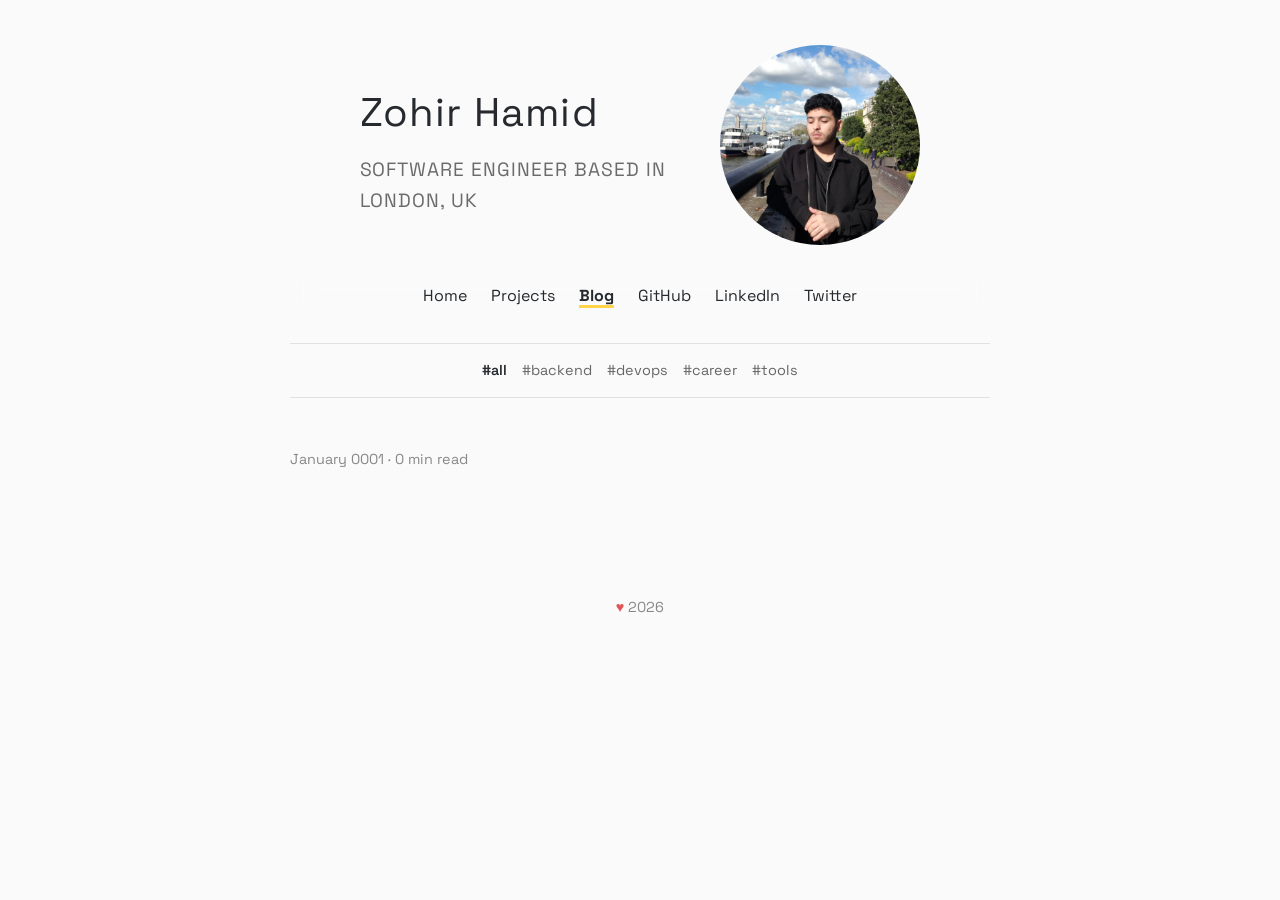
==== blog/index.html @ b685f00c "deploy" ====
<!DOCTYPE html>
<html lang="en">
<head>
    <meta charset="UTF-8">
    <meta name="viewport" content="width=device-width, initial-scale=1.0">
    <title>Blogs | Zohir Hamid</title>
    <link href="https://fonts.googleapis.com/css2?family=Space+Grotesk:wght@400;700&display=swap" rel="stylesheet">
    <link rel="stylesheet" href="/style.css">
</head>
<body>
    <header>
        <div class="header-content">
            <div class="header-left">
                <h1>Zohir Hamid</h1>
                <h2>Software Engineer based in<br>London, UK</h2>
            </div>
            <div class="header-right">
                <img src="/img/profile.jpg" alt="Zohir Hamid">
            </div>
        </div>
    </header>

    <nav>
        
            <a href="/" >Home</a>
        
            <a href="/projects/" >Projects</a>
        
            <a href="/blog/" class="active">Blog</a>
        
            <a href="https://github.com/zohirhamid" >GitHub</a>
        
            <a href="https://www.linkedin.com/in/zohirhamid/" >LinkedIn</a>
        
            <a href="https://twitter.com/zohirhamid" >Twitter</a>
        
    </nav>

    <main>
        
<section class="categories">
    <a href="/blog/" class="category active">#all</a>
    <a href="/blog/backend/" class="category">#backend</a>
    <a href="/blog/devops/" class="category">#devops</a>
    <a href="/blog/career/" class="category">#career</a>
    <a href="/blog/tools/" class="category">#tools</a>
</section>

<section>
    
        <div class="post-card">
            <h4><a href="https://zohirhamid.github.io/blog/blogpost1/"></a></h4>
            <p class="post-excerpt"></p>
            <p class="post-meta">January 0001 · 0 min read</p>
        </div>
    
</section>

    </main>

    <footer>
        <p><span class="heart">♥</span> 2026</p>
    </footer>
</body>
</html>
---- style.css ----
:root {
    --bg: #FAFAFA;
    --text: #262A2E;
    --width: 760px;
}

* {
    margin: 0;
    padding: 0;
    box-sizing: border-box;
}

html {
    max-width: var(--width);
    margin: 0 auto;
    padding: 10px 10px;
    background-color: var(--bg);
}

body {
    padding: 20px 20px;
    color: var(--text);
    font-family: 'Space Grotesk', sans-serif;
    line-height: 1.6;
}

a {
    color: var(--text);
}


/*  */
header {
    padding: 15px 15px 20px 15px;
}

.header-content {
    display: flex;
    justify-content: center;
    align-items: center;
    gap: 55px;
}

.header-left h1 {
    font-size: 2.5rem;
    font-weight: 400;
    letter-spacing: 0.03em;
    margin-bottom: 10px;
}

.header-left h2 {
    font-size: 1.2rem;
    font-weight: 400;
    letter-spacing: 0.05em;
    color: #6b6b6b;
    text-transform: uppercase;
}

.header-right img {
    width: 200px;
    height: 200px;
    border-radius: 50%;
    object-fit: cover;
    transition: filter 0.3s ease;
}

.header-right img:hover {
    filter: grayscale(0%);
}


nav {
    display: flex;
    gap: 20px;
    padding: 10px 0 10px 0;
    justify-content: center;
    gap: 24px;
    position: sticky;
    top: 0;
    background-color: rgba(250, 250, 250, 0);
    backdrop-filter: blur(10px);
    -webkit-backdrop-filter: blur(10px);
    z-index: 100;
}


nav a {
    text-decoration: none;
    font-weight: 400;
}

nav a:hover {
    font-weight: 700;
    text-decoration: underline;
    text-decoration-color: rgb(255, 212, 72);
    text-decoration-thickness: 3px;
    text-underline-offset: 4px;
}

nav a.active {
    font-weight: 700;
    text-decoration: underline;
    text-decoration-color: rgb(255, 212, 72);
    text-decoration-thickness: 3px;
    text-underline-offset: 4px;
}

/**/
main {
    padding: 25px 0;
}

main section {
    margin-bottom: 40px;
}

main p {
    margin-bottom: 15px;
}

main h2 {
    font-size: 1.3rem;
    margin-bottom: 15px;
}

main a {
    text-decoration: underline;
}

main a:hover {
    opacity: 0.7;
}


/* POSTS */
.post-card {
    padding-top: 20px;
}

.post-card:last-child {
    border-bottom: none;
}

.post-card h4 {
    font-size: 1.2rem;
    font-weight: 600;
    margin-bottom: 8px;
}

.post-card h4 a {
    text-decoration: none;
}

.post-card h4 a:hover {
    opacity: 0.6;
}

.post-excerpt {
    font-size: 0.95rem;
    color: #555;
    margin-bottom: 10px;
    line-height: 1.5;
}

.post-meta {
    font-size: 0.85rem;
    color: #888;
}

.categories {
    display: inline-flex;
    gap: 15px;
    padding: 15px 0;
    margin-bottom: 20px;
    flex-wrap: wrap;
    justify-content: center;
    border-top: 1px solid rgba(0,0,0,0.1);
    border-bottom: 1px solid rgba(0,0,0,0.1);
    width: 100%;
}

.category {
    font-size: 0.9rem;
    text-decoration: none;
    color: #666;
    transition: color 0.2s ease;
}

.category:hover {
    color: var(--text);
}

.category.active {
    color: var(--text);
    font-weight: 600;
}

/* Projects */
.projects-page {
    padding: 40px 0;
}

.project-card {
    display: grid;
    grid-template-columns: 140px 1fr;
    gap: 30px;
    padding: 35px 0;
    border-bottom: 1px solid rgba(0,0,0,0.06);
}

.project-card:first-child {
    padding-top: 0;
}

.project-card:last-child {
    border-bottom: none;
}

.project-image img {
    width: 140px;
    height: 140px;
    border-radius: 12px;
    object-fit: cover;
    box-shadow: 0 4px 20px rgba(0,0,0,0.08);
    transition: transform 0.3s ease, box-shadow 0.3s ease;
}

.project-image img:hover {
    transform: translateY(-3px);
    box-shadow: 0 8px 30px rgba(0,0,0,0.12);
}

.project-content {
    display: flex;
    flex-direction: column;
    justify-content: center;
}

.project-content h3 {
    font-size: 1.4rem;
    font-weight: 600;
    margin-bottom: 10px;
    letter-spacing: 0.01em;
}

.project-desc {
    font-size: 0.95rem;
    color: #555;
    line-height: 1.6;
    margin-bottom: 15px;
}

.project-tech {
    display: flex;
    flex-wrap: wrap;
    gap: 8px;
    margin-bottom: 18px;
}

.project-tech span {
    font-size: 0.75rem;
    padding: 4px 10px;
    background: rgba(0,0,0,0.05);
    border-radius: 20px;
    color: #666;
    letter-spacing: 0.02em;
}

.project-links {
    display: flex;
    gap: 20px;
}

.project-links a {
    font-size: 0.9rem;
    text-decoration: none;
    color: var(--text);
    font-weight: 500;
    transition: opacity 0.2s ease;
}

.project-links a:hover {
    opacity: 0.6;
}

/*POST*/
.post {
    padding: 40px 0;
}

.post-header {
    margin-bottom: 50px;
}

.back-link {
    display: inline-block;
    font-size: 0.9rem;
    color: #888;
    text-decoration: none;
    margin-bottom: 30px;
    transition: color 0.2s ease;
}

.back-link:hover {
    color: var(--text);
}

.post-header h1 {
    font-size: 2.4rem;
    font-weight: 600;
    line-height: 1.2;
    margin-bottom: 15px;
    letter-spacing: -0.02em;
}

.post-meta {
    font-size: 0.9rem;
    color: #888;
}

.post-meta .separator {
    margin: 0 8px;
}

.post-body {
    font-size: 1.05rem;
    line-height: 1.8;
}

.post-body h2 {
    font-size: 1.5rem;
    font-weight: 600;
    margin: 50px 0 20px 0;
    letter-spacing: -0.01em;
}

.post-body h3 {
    font-size: 1.2rem;
    font-weight: 600;
    margin: 40px 0 15px 0;
}

.post-body p {
    margin-bottom: 25px;
    color: #333;
}

.post-body a {
    color: var(--text);
    text-decoration: underline;
    text-underline-offset: 3px;
}

.post-body a:hover {
    opacity: 0.6;
}

.post-body ul,
.post-body ol {
    margin: 0 0 25px 25px;
}

.post-body li {
    margin-bottom: 10px;
    color: #333;
}

.post-body code {
    font-family: 'Fira Code', monospace;
    font-size: 0.9em;
    background: rgba(0,0,0,0.06);
    padding: 3px 7px;
    border-radius: 4px;
}

.post-body pre {
    background: #1a1a2e;
    color: #eee;
    padding: 25px;
    border-radius: 10px;
    overflow-x: auto;
    margin: 30px 0;
    line-height: 1.5;
}

.post-body pre code {
    background: none;
    padding: 0;
    font-size: 0.85rem;
}

.post-body blockquote {
    border-left: 3px solid var(--text);
    padding-left: 20px;
    margin: 30px 0;
    font-style: italic;
    color: #555;
}

.post-footer {
    margin-top: 60px;
    padding-top: 30px;
    border-top: 1px solid rgba(0,0,0,0.08);
    text-align: center;
}

.post-footer p {
    font-size: 0.95rem;
    color: #666;
}

.post-footer a {
    color: var(--text);
    text-decoration: underline;
}

.post-footer {
    margin-top: 60px;
    padding-top: 30px;
    border-top: 1px solid rgba(0,0,0,0.08);
}

.post-nav {
    display: flex;
    justify-content: space-between;
    gap: 20px;
}

.post-nav-link {
    text-decoration: none;
    flex: 1;
}

.post-nav-link.empty {
    visibility: hidden;
}

.post-nav-link.prev {
    text-align: left;
}

.post-nav-link.next {
    text-align: right;
}

.post-nav-label {
    display: block;
    font-size: 0.85rem;
    color: #888;
    margin-bottom: 5px;
}

.post-nav-title {
    display: block;
    font-size: 1rem;
    color: var(--text);
    font-weight: 500;
}

.post-nav-link:hover .post-nav-title {
    opacity: 0.6;
}

/* FOOTER */
footer {
    padding: 60px 0 40px 0;
    text-align: center;
}

footer p {
    font-size: 0.9rem;
    color: #888;
}

.heart {
    color: #e25555;
}

/* MOBILE */
@media (max-width: 600px) {
    html {
        padding: 10px 15px;
    }

    body {
        padding: 10px 10px;
    }

    header {
        padding: 10px 10px 15px 10px;
    }

    .header-content {
        flex-direction: column;
        gap: 20px;
        text-align: center;
    }

    .header-left h1 {
        font-size: 1.8rem;
    }

    .header-left h2 {
        font-size: 1rem;
    }

    .header-right img {
        width: 140px;
        height: 140px;
    }

    nav {
        gap: 15px;
        flex-wrap: wrap;
        justify-content: center;
    }

    main {
        padding: 15px 0;
    }

    main h2 {
        font-size: 1.1rem;
    }

    .categories {
        gap: 10px;
    }

    .category {
        font-size: 0.8rem;
    }

    .post-card h4 {
        font-size: 1.05rem;
    }

    .post-excerpt {
        font-size: 0.9rem;
    }

    .project-card {
        grid-template-columns: 1fr;
        gap: 15px;
    }

    .project-image img {
        width: 100%;
        height: 180px;
    }

    .project-content h3 {
        font-size: 1.2rem;
    }

    .project-desc {
        font-size: 0.9rem;
    }

    .post-header h1 {
        font-size: 1.7rem;
    }

    .post-body {
        font-size: 1rem;
    }

    .post-body h2 {
        font-size: 1.3rem;
    }

    .post-body h3 {
        font-size: 1.1rem;
    }

    .post-body pre {
        padding: 15px;
        font-size: 0.8rem;
    }

    .post-nav {
        flex-direction: column;
        gap: 15px;
    }

    .post-nav-link.next {
        text-align: left;
    }

    footer {
        padding: 40px 0 30px 0;
    }
}
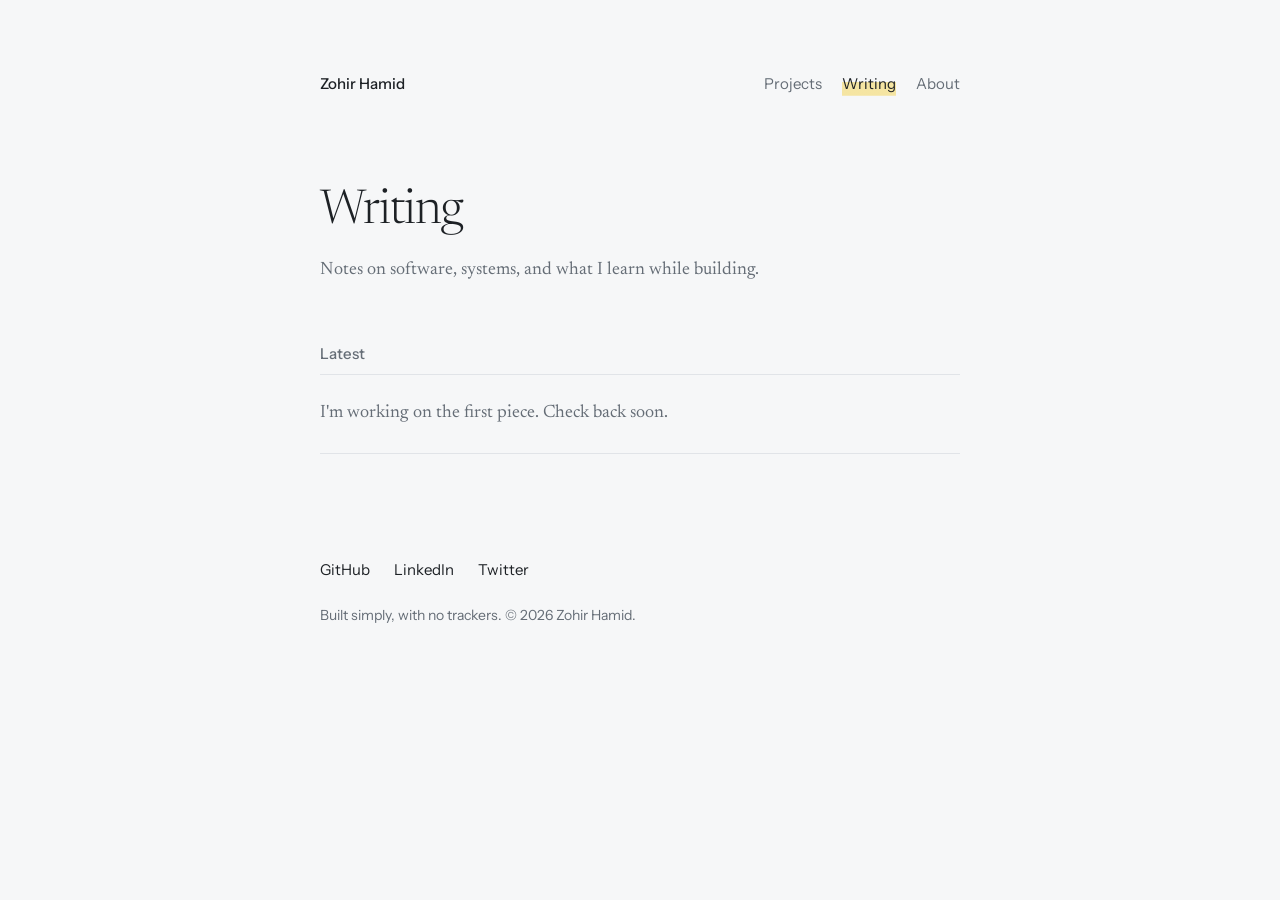
==== commit 6f84439f: "Redesign portfolio frontend" ====
--- a/blog/index.html
+++ b/blog/index.html
@@ -1,65 +1,48 @@
-<!DOCTYPE html>
+<!doctype html>
 <html lang="en">
 <head>
-    <meta charset="UTF-8">
-    <meta name="viewport" content="width=device-width, initial-scale=1.0">
-    <title>Blogs | Zohir Hamid</title>
-    <link href="https://fonts.googleapis.com/css2?family=Space+Grotesk:wght@400;700&display=swap" rel="stylesheet">
-    <link rel="stylesheet" href="/style.css">
+  <meta charset="utf-8">
+  <meta name="viewport" content="width=device-width, initial-scale=1, viewport-fit=cover">
+  <meta name="description" content="Writing by Zohir Hamid about software engineering, backend systems, and data.">
+  <title>Writing — Zohir Hamid</title>
+  <link rel="preconnect" href="https://fonts.googleapis.com">
+  <link rel="preconnect" href="https://fonts.gstatic.com" crossorigin>
+  <link href="https://fonts.googleapis.com/css2?family=Instrument+Sans:wght@400;500&family=Newsreader:ital,opsz,wght@0,6..72,300;0,6..72,400;0,6..72,500;1,6..72,300&display=swap" rel="stylesheet">
+  <link rel="stylesheet" href="/style.css">
 </head>
 <body>
-    <header>
-        <div class="header-content">
-            <div class="header-left">
-                <h1>Zohir Hamid</h1>
-                <h2>Software Engineer based in<br>London, UK</h2>
-            </div>
-            <div class="header-right">
-                <img src="/img/profile.jpg" alt="Zohir Hamid">
-            </div>
-        </div>
+  <div class="wrap">
+    <header class="site-header">
+      <a class="site-name" href="/">Zohir Hamid</a>
+      <nav class="site-nav" aria-label="Main navigation">
+        <a href="/projects/">Projects</a>
+        <a href="/blog/" aria-current="page">Writing</a>
+        <a href="/#about">About</a>
+      </nav>
     </header>
 
-    <nav>
-        
-            <a href="/" >Home</a>
-        
-            <a href="/projects/" >Projects</a>
-        
-            <a href="/blog/" class="active">Blog</a>
-        
-            <a href="https://github.com/zohirhamid" >GitHub</a>
-        
-            <a href="https://www.linkedin.com/in/zohirhamid/" >LinkedIn</a>
-        
-            <a href="https://twitter.com/zohirhamid" >Twitter</a>
-        
-    </nav>
+    <main>
+      <div class="page-heading">
+        <h1>Writing</h1>
+        <p class="page-intro">Notes on software, systems, and what I learn while building.</p>
+      </div>
 
-    <main>
-        
-<section class="categories">
-    <a href="/blog/" class="category active">#all</a>
-    <a href="/blog/backend/" class="category">#backend</a>
-    <a href="/blog/devops/" class="category">#devops</a>
-    <a href="/blog/career/" class="category">#career</a>
-    <a href="/blog/tools/" class="category">#tools</a>
-</section>
-
-<section>
-    
-        <div class="post-card">
-            <h4><a href="https://zohirhamid.github.io/blog/blogpost1/"></a></h4>
-            <p class="post-excerpt"></p>
-            <p class="post-meta">January 0001 · 0 min read</p>
+      <section aria-labelledby="latest-writing">
+        <h2 class="section-label" id="latest-writing">Latest</h2>
+        <div class="empty-state">
+          <p>I'm working on the first piece. Check back soon.</p>
         </div>
-    
-</section>
-
+      </section>
     </main>
 
-    <footer>
-        <p><span class="heart">♥</span> 2026</p>
+    <footer class="site-footer">
+      <div class="footer-links">
+        <a href="https://github.com/zohirhamid" target="_blank" rel="noopener noreferrer">GitHub</a>
+        <a href="https://www.linkedin.com/in/zohirhamid/" target="_blank" rel="noopener noreferrer">LinkedIn</a>
+        <a href="https://twitter.com/zohirhamid" target="_blank" rel="noopener noreferrer">Twitter</a>
+      </div>
+      <small>Built simply, with no trackers. © 2026 Zohir Hamid.</small>
     </footer>
+  </div>
 </body>
-</html>+</html>
--- a/style.css
+++ b/style.css
@@ -1,593 +1,431 @@
 :root {
-    --bg: #FAFAFA;
-    --text: #262A2E;
-    --width: 760px;
-}
-
-* {
-    margin: 0;
-    padding: 0;
-    box-sizing: border-box;
+  --bg: #f6f7f8;
+  --ink: #1d2125;
+  --muted: #656d76;
+  --line: #e1e4e8;
+  --accent: #2f5d62;
+  --highlight: rgb(244 214 92 / 55%);
+  --serif: "Newsreader", Georgia, "Times New Roman", serif;
+  --sans: "Instrument Sans", system-ui, -apple-system, "Segoe UI", sans-serif;
+  box-sizing: border-box;
+  color-scheme: light dark;
+  padding-top: env(safe-area-inset-top, 0);
+  padding-bottom: env(safe-area-inset-bottom, 0);
+}
+
+@media (prefers-color-scheme: dark) {
+  :root {
+    --bg: #16191c;
+    --ink: #e6e8ea;
+    --muted: #9aa1a9;
+    --line: #2a2f34;
+    --accent: #8dbfc4;
+    --highlight: rgb(214 176 52 / 40%);
+  }
 }
 
 html {
-    max-width: var(--width);
-    margin: 0 auto;
-    padding: 10px 10px;
-    background-color: var(--bg);
+  scroll-behavior: smooth;
+  scroll-padding-top: max(24px, env(safe-area-inset-top, 0));
+}
+
+*,
+*::before,
+*::after {
+  box-sizing: inherit;
 }
 
 body {
-    padding: 20px 20px;
-    color: var(--text);
-    font-family: 'Space Grotesk', sans-serif;
-    line-height: 1.6;
+  margin: 0;
+  background: var(--bg);
+  color: var(--ink);
+  font-family: var(--serif);
+  font-size: 18px;
+  line-height: 1.65;
+  -webkit-font-smoothing: antialiased;
 }
 
 a {
-    color: var(--text);
-}
-
-
-/*  */
-header {
-    padding: 15px 15px 20px 15px;
-}
-
-.header-content {
-    display: flex;
-    justify-content: center;
-    align-items: center;
-    gap: 55px;
-}
-
-.header-left h1 {
-    font-size: 2.5rem;
-    font-weight: 400;
-    letter-spacing: 0.03em;
-    margin-bottom: 10px;
-}
-
-.header-left h2 {
-    font-size: 1.2rem;
-    font-weight: 400;
-    letter-spacing: 0.05em;
-    color: #6b6b6b;
-    text-transform: uppercase;
-}
-
-.header-right img {
-    width: 200px;
-    height: 200px;
-    border-radius: 50%;
-    object-fit: cover;
-    transition: filter 0.3s ease;
-}
-
-.header-right img:hover {
-    filter: grayscale(0%);
-}
-
-
-nav {
-    display: flex;
-    gap: 20px;
-    padding: 10px 0 10px 0;
-    justify-content: center;
-    gap: 24px;
-    position: sticky;
-    top: 0;
-    background-color: rgba(250, 250, 250, 0);
-    backdrop-filter: blur(10px);
-    -webkit-backdrop-filter: blur(10px);
-    z-index: 100;
-}
-
-
-nav a {
-    text-decoration: none;
-    font-weight: 400;
-}
-
-nav a:hover {
-    font-weight: 700;
-    text-decoration: underline;
-    text-decoration-color: rgb(255, 212, 72);
-    text-decoration-thickness: 3px;
-    text-underline-offset: 4px;
-}
-
-nav a.active {
-    font-weight: 700;
-    text-decoration: underline;
-    text-decoration-color: rgb(255, 212, 72);
-    text-decoration-thickness: 3px;
-    text-underline-offset: 4px;
-}
-
-/**/
-main {
-    padding: 25px 0;
-}
-
-main section {
-    margin-bottom: 40px;
-}
-
-main p {
-    margin-bottom: 15px;
-}
-
-main h2 {
-    font-size: 1.3rem;
-    margin-bottom: 15px;
-}
-
-main a {
-    text-decoration: underline;
-}
-
-main a:hover {
-    opacity: 0.7;
-}
-
-
-/* POSTS */
-.post-card {
-    padding-top: 20px;
-}
-
-.post-card:last-child {
-    border-bottom: none;
-}
-
-.post-card h4 {
-    font-size: 1.2rem;
-    font-weight: 600;
-    margin-bottom: 8px;
-}
-
-.post-card h4 a {
-    text-decoration: none;
-}
-
-.post-card h4 a:hover {
-    opacity: 0.6;
-}
-
-.post-excerpt {
-    font-size: 0.95rem;
-    color: #555;
-    margin-bottom: 10px;
-    line-height: 1.5;
-}
-
-.post-meta {
-    font-size: 0.85rem;
-    color: #888;
-}
-
-.categories {
-    display: inline-flex;
-    gap: 15px;
-    padding: 15px 0;
-    margin-bottom: 20px;
+  color: inherit;
+  text-decoration-color: var(--line);
+  text-decoration-thickness: 1px;
+  text-underline-offset: 4px;
+}
+
+a:focus-visible {
+  border-radius: 2px;
+  outline: 2px solid var(--accent);
+  outline-offset: 4px;
+}
+
+.wrap {
+  width: min(100% - 48px, 640px);
+  margin-inline: auto;
+  padding-block: 72px 96px;
+}
+
+.site-header {
+  display: flex;
+  align-items: baseline;
+  justify-content: space-between;
+  gap: 24px;
+  margin-bottom: 88px;
+  font-family: var(--sans);
+  font-size: 15px;
+}
+
+.site-name {
+  font-weight: 500;
+  text-decoration: none;
+}
+
+.site-nav {
+  display: flex;
+  gap: 20px;
+  color: var(--muted);
+}
+
+.site-nav a,
+.site-footer a,
+.text-link,
+.back-link {
+  background: linear-gradient(var(--highlight), var(--highlight)) no-repeat 0 92% / 0 55%;
+  text-decoration: none;
+  transition: background-size 180ms ease, color 180ms ease;
+}
+
+.site-nav a:hover,
+.site-nav a[aria-current="page"],
+.site-footer a:hover,
+.text-link:hover,
+.back-link:hover {
+  color: var(--ink);
+  background-size: 100% 55%;
+}
+
+h1 {
+  max-width: 15em;
+  margin: 0 0 24px;
+  font-size: clamp(34px, 6.5vw, 48px);
+  font-weight: 300;
+  letter-spacing: -0.02em;
+  line-height: 1.15;
+}
+
+h1 em {
+  color: var(--muted);
+  font-weight: 300;
+}
+
+.page-intro {
+  max-width: 34em;
+  margin: 0;
+  color: var(--muted);
+}
+
+.lede {
+  max-width: 34em;
+  margin: 0 0 36px;
+  color: var(--muted);
+}
+
+.highlight {
+  color: var(--ink);
+  background: linear-gradient(var(--highlight), var(--highlight)) no-repeat 0 92% / 100% 55%;
+}
+
+.lately {
+  display: grid;
+  gap: 6px;
+  margin: 0;
+  padding: 0;
+  color: var(--muted);
+  font-family: var(--sans);
+  font-size: 15px;
+  list-style: none;
+}
+
+.lately li {
+  display: grid;
+  grid-template-columns: 96px 1fr;
+  gap: 12px;
+}
+
+.lately b {
+  color: var(--ink);
+  font-weight: 500;
+}
+
+.content-section {
+  margin-top: 104px;
+}
+
+.section-label {
+  margin: 0 0 8px;
+  color: var(--muted);
+  font-family: var(--sans);
+  font-size: 15px;
+  font-weight: 500;
+}
+
+.row {
+  position: relative;
+  display: block;
+  padding: 22px 0;
+  border-top: 1px solid var(--line);
+  color: inherit;
+  text-decoration: none;
+}
+
+.row:last-child {
+  border-bottom: 1px solid var(--line);
+}
+
+.row-top {
+  display: flex;
+  align-items: baseline;
+  justify-content: space-between;
+  gap: 16px;
+}
+
+.row h2,
+.row h3 {
+  margin: 0;
+  font-size: 20px;
+  font-weight: 500;
+  line-height: 1.35;
+}
+
+.row-title {
+  background: linear-gradient(var(--highlight), var(--highlight)) no-repeat 0 92% / 0 55%;
+  transition: background-size 180ms ease;
+}
+
+.row:hover .row-title,
+.row:focus-visible .row-title {
+  background-size: 100% 55%;
+}
+
+.row-meta,
+.row-stack,
+.eyebrow,
+.article-meta {
+  color: var(--muted);
+  font-family: var(--sans);
+  font-size: 14px;
+}
+
+.row-meta {
+  white-space: nowrap;
+}
+
+.row p {
+  max-width: 32em;
+  margin: 6px 0 0;
+  color: var(--muted);
+  font-size: 17px;
+}
+
+.row-stack {
+  margin-top: 10px;
+}
+
+.about-copy p {
+  max-width: 34em;
+  margin: 0 0 18px;
+}
+
+.about-copy p:last-child {
+  margin-bottom: 0;
+}
+
+.site-footer {
+  margin-top: 104px;
+  color: var(--muted);
+  font-family: var(--sans);
+  font-size: 15px;
+}
+
+.footer-links {
+  display: flex;
+  flex-wrap: wrap;
+  gap: 8px 24px;
+  margin-bottom: 20px;
+}
+
+.site-footer a {
+  color: var(--ink);
+}
+
+.site-footer small {
+  font-size: 14px;
+}
+
+.page-heading {
+  margin-bottom: 56px;
+}
+
+.page-heading h1 {
+  margin-bottom: 16px;
+}
+
+.empty-state {
+  padding: 24px 0;
+  border-block: 1px solid var(--line);
+  color: var(--muted);
+}
+
+.empty-state p {
+  margin: 0;
+}
+
+.article-header {
+  margin-bottom: 48px;
+}
+
+.back-link {
+  display: inline-block;
+  margin-bottom: 32px;
+  color: var(--muted);
+  font-family: var(--sans);
+  font-size: 14px;
+}
+
+.article-header h1 {
+  margin-bottom: 12px;
+}
+
+.article-meta {
+  display: flex;
+  flex-wrap: wrap;
+  gap: 6px;
+}
+
+.project-figure {
+  margin: 0 0 48px;
+  overflow: hidden;
+  border: 1px solid var(--line);
+  border-radius: 10px;
+  background: var(--line);
+}
+
+.project-figure img {
+  display: block;
+  width: 100%;
+  height: auto;
+}
+
+.article-body {
+  max-width: 34em;
+}
+
+.article-body h2 {
+  margin: 48px 0 12px;
+  font-family: var(--sans);
+  font-size: 15px;
+  font-weight: 500;
+}
+
+.article-body p {
+  margin: 0 0 20px;
+}
+
+.article-body a {
+  color: var(--accent);
+}
+
+.article-nav {
+  display: grid;
+  grid-template-columns: 1fr 1fr;
+  gap: 24px;
+  margin-top: 72px;
+  padding-top: 20px;
+  border-top: 1px solid var(--line);
+  font-family: var(--sans);
+  font-size: 14px;
+}
+
+.article-nav a {
+  text-decoration: none;
+}
+
+.article-nav a:last-child {
+  text-align: right;
+}
+
+.nav-label {
+  display: block;
+  margin-bottom: 2px;
+  color: var(--muted);
+  font-size: 13px;
+}
+
+.nav-title {
+  color: var(--ink);
+}
+
+@media (max-width: 520px) {
+  body {
+    font-size: 17px;
+  }
+
+  .wrap {
+    width: min(100% - 40px, 640px);
+    padding-top: 40px;
+  }
+
+  .site-header {
+    align-items: flex-start;
+    margin-bottom: 56px;
+  }
+
+  .site-nav {
     flex-wrap: wrap;
-    justify-content: center;
-    border-top: 1px solid rgba(0,0,0,0.1);
-    border-bottom: 1px solid rgba(0,0,0,0.1);
-    width: 100%;
-}
-
-.category {
-    font-size: 0.9rem;
-    text-decoration: none;
-    color: #666;
-    transition: color 0.2s ease;
-}
-
-.category:hover {
-    color: var(--text);
-}
-
-.category.active {
-    color: var(--text);
-    font-weight: 600;
-}
-
-/* Projects */
-.projects-page {
-    padding: 40px 0;
-}
-
-.project-card {
-    display: grid;
-    grid-template-columns: 140px 1fr;
-    gap: 30px;
-    padding: 35px 0;
-    border-bottom: 1px solid rgba(0,0,0,0.06);
-}
-
-.project-card:first-child {
-    padding-top: 0;
-}
-
-.project-card:last-child {
-    border-bottom: none;
-}
-
-.project-image img {
-    width: 140px;
-    height: 140px;
-    border-radius: 12px;
-    object-fit: cover;
-    box-shadow: 0 4px 20px rgba(0,0,0,0.08);
-    transition: transform 0.3s ease, box-shadow 0.3s ease;
-}
-
-.project-image img:hover {
-    transform: translateY(-3px);
-    box-shadow: 0 8px 30px rgba(0,0,0,0.12);
-}
-
-.project-content {
-    display: flex;
+    justify-content: flex-end;
+    gap: 4px 14px;
+  }
+
+  .content-section,
+  .site-footer {
+    margin-top: 80px;
+  }
+
+  .row-top {
+    align-items: flex-start;
     flex-direction: column;
-    justify-content: center;
-}
-
-.project-content h3 {
-    font-size: 1.4rem;
-    font-weight: 600;
-    margin-bottom: 10px;
-    letter-spacing: 0.01em;
-}
-
-.project-desc {
-    font-size: 0.95rem;
-    color: #555;
-    line-height: 1.6;
-    margin-bottom: 15px;
-}
-
-.project-tech {
-    display: flex;
-    flex-wrap: wrap;
-    gap: 8px;
-    margin-bottom: 18px;
-}
-
-.project-tech span {
-    font-size: 0.75rem;
-    padding: 4px 10px;
-    background: rgba(0,0,0,0.05);
-    border-radius: 20px;
-    color: #666;
-    letter-spacing: 0.02em;
-}
-
-.project-links {
-    display: flex;
-    gap: 20px;
-}
-
-.project-links a {
-    font-size: 0.9rem;
-    text-decoration: none;
-    color: var(--text);
-    font-weight: 500;
-    transition: opacity 0.2s ease;
-}
-
-.project-links a:hover {
-    opacity: 0.6;
-}
-
-/*POST*/
-.post {
-    padding: 40px 0;
-}
-
-.post-header {
-    margin-bottom: 50px;
-}
-
-.back-link {
-    display: inline-block;
-    font-size: 0.9rem;
-    color: #888;
-    text-decoration: none;
-    margin-bottom: 30px;
-    transition: color 0.2s ease;
-}
-
-.back-link:hover {
-    color: var(--text);
-}
-
-.post-header h1 {
-    font-size: 2.4rem;
-    font-weight: 600;
-    line-height: 1.2;
-    margin-bottom: 15px;
-    letter-spacing: -0.02em;
-}
-
-.post-meta {
-    font-size: 0.9rem;
-    color: #888;
-}
-
-.post-meta .separator {
-    margin: 0 8px;
-}
-
-.post-body {
-    font-size: 1.05rem;
-    line-height: 1.8;
-}
-
-.post-body h2 {
-    font-size: 1.5rem;
-    font-weight: 600;
-    margin: 50px 0 20px 0;
-    letter-spacing: -0.01em;
-}
-
-.post-body h3 {
-    font-size: 1.2rem;
-    font-weight: 600;
-    margin: 40px 0 15px 0;
-}
-
-.post-body p {
-    margin-bottom: 25px;
-    color: #333;
-}
-
-.post-body a {
-    color: var(--text);
-    text-decoration: underline;
-    text-underline-offset: 3px;
-}
-
-.post-body a:hover {
-    opacity: 0.6;
-}
-
-.post-body ul,
-.post-body ol {
-    margin: 0 0 25px 25px;
-}
-
-.post-body li {
-    margin-bottom: 10px;
-    color: #333;
-}
-
-.post-body code {
-    font-family: 'Fira Code', monospace;
-    font-size: 0.9em;
-    background: rgba(0,0,0,0.06);
-    padding: 3px 7px;
-    border-radius: 4px;
-}
-
-.post-body pre {
-    background: #1a1a2e;
-    color: #eee;
-    padding: 25px;
-    border-radius: 10px;
-    overflow-x: auto;
-    margin: 30px 0;
-    line-height: 1.5;
-}
-
-.post-body pre code {
-    background: none;
-    padding: 0;
-    font-size: 0.85rem;
-}
-
-.post-body blockquote {
-    border-left: 3px solid var(--text);
-    padding-left: 20px;
-    margin: 30px 0;
-    font-style: italic;
-    color: #555;
-}
-
-.post-footer {
-    margin-top: 60px;
-    padding-top: 30px;
-    border-top: 1px solid rgba(0,0,0,0.08);
-    text-align: center;
-}
-
-.post-footer p {
-    font-size: 0.95rem;
-    color: #666;
-}
-
-.post-footer a {
-    color: var(--text);
-    text-decoration: underline;
-}
-
-.post-footer {
-    margin-top: 60px;
-    padding-top: 30px;
-    border-top: 1px solid rgba(0,0,0,0.08);
-}
-
-.post-nav {
-    display: flex;
-    justify-content: space-between;
-    gap: 20px;
-}
-
-.post-nav-link {
-    text-decoration: none;
-    flex: 1;
-}
-
-.post-nav-link.empty {
-    visibility: hidden;
-}
-
-.post-nav-link.prev {
-    text-align: left;
-}
-
-.post-nav-link.next {
-    text-align: right;
-}
-
-.post-nav-label {
-    display: block;
-    font-size: 0.85rem;
-    color: #888;
-    margin-bottom: 5px;
-}
-
-.post-nav-title {
-    display: block;
-    font-size: 1rem;
-    color: var(--text);
-    font-weight: 500;
-}
-
-.post-nav-link:hover .post-nav-title {
-    opacity: 0.6;
-}
-
-/* FOOTER */
-footer {
-    padding: 60px 0 40px 0;
-    text-align: center;
-}
-
-footer p {
-    font-size: 0.9rem;
-    color: #888;
-}
-
-.heart {
-    color: #e25555;
-}
-
-/* MOBILE */
-@media (max-width: 600px) {
-    html {
-        padding: 10px 15px;
+    gap: 2px;
+  }
+
+  .lately li {
+    grid-template-columns: 80px 1fr;
+  }
+}
+
+@media (prefers-reduced-motion: no-preference) {
+  .intro > h1,
+  .intro > .lede,
+  .intro > .lately,
+  .page-heading {
+    animation: rise 700ms cubic-bezier(0.2, 0.7, 0.2, 1) both;
+  }
+
+  .intro > .lede {
+    animation-delay: 80ms;
+  }
+
+  .intro > .lately {
+    animation-delay: 160ms;
+  }
+
+  @keyframes rise {
+    from {
+      opacity: 0;
+      transform: translateY(8px);
     }
 
-    body {
-        padding: 10px 10px;
+    to {
+      opacity: 1;
+      transform: none;
     }
-
-    header {
-        padding: 10px 10px 15px 10px;
-    }
-
-    .header-content {
-        flex-direction: column;
-        gap: 20px;
-        text-align: center;
-    }
-
-    .header-left h1 {
-        font-size: 1.8rem;
-    }
-
-    .header-left h2 {
-        font-size: 1rem;
-    }
-
-    .header-right img {
-        width: 140px;
-        height: 140px;
-    }
-
-    nav {
-        gap: 15px;
-        flex-wrap: wrap;
-        justify-content: center;
-    }
-
-    main {
-        padding: 15px 0;
-    }
-
-    main h2 {
-        font-size: 1.1rem;
-    }
-
-    .categories {
-        gap: 10px;
-    }
-
-    .category {
-        font-size: 0.8rem;
-    }
-
-    .post-card h4 {
-        font-size: 1.05rem;
-    }
-
-    .post-excerpt {
-        font-size: 0.9rem;
-    }
-
-    .project-card {
-        grid-template-columns: 1fr;
-        gap: 15px;
-    }
-
-    .project-image img {
-        width: 100%;
-        height: 180px;
-    }
-
-    .project-content h3 {
-        font-size: 1.2rem;
-    }
-
-    .project-desc {
-        font-size: 0.9rem;
-    }
-
-    .post-header h1 {
-        font-size: 1.7rem;
-    }
-
-    .post-body {
-        font-size: 1rem;
-    }
-
-    .post-body h2 {
-        font-size: 1.3rem;
-    }
-
-    .post-body h3 {
-        font-size: 1.1rem;
-    }
-
-    .post-body pre {
-        padding: 15px;
-        font-size: 0.8rem;
-    }
-
-    .post-nav {
-        flex-direction: column;
-        gap: 15px;
-    }
-
-    .post-nav-link.next {
-        text-align: left;
-    }
-
-    footer {
-        padding: 40px 0 30px 0;
-    }
-}+  }
+}
